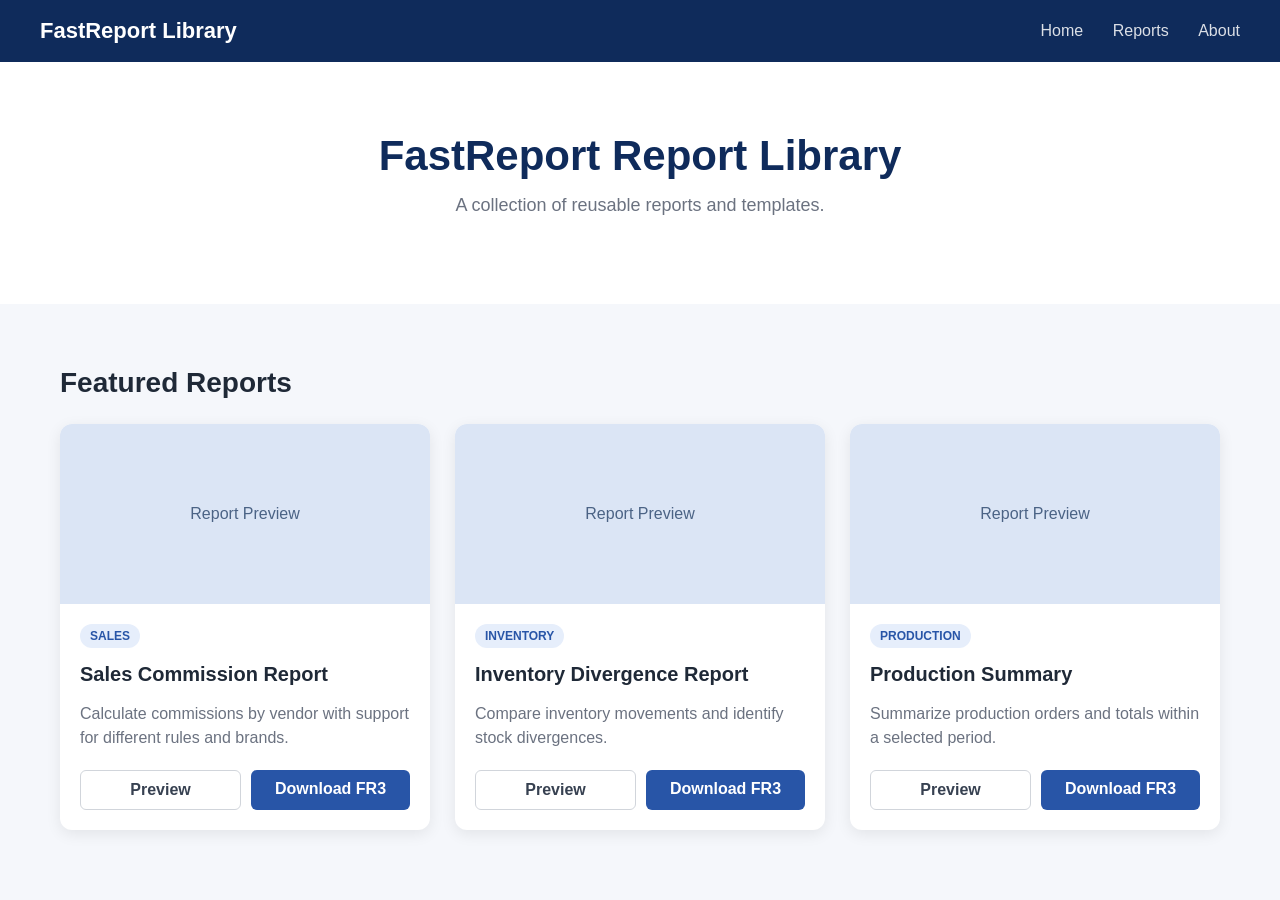
==== index.html @ b3e5e3d9 "Build initial report library layout" ====
<!DOCTYPE html>
<html lang="en">
<head>
    <meta charset="UTF-8">

    <meta name="viewport"
          content="width=device-width, initial-scale=1.0">

    <title>FastReport Library</title>

    <link rel="stylesheet" href="style.css">
</head>

<body>

    <header>

        <div class="logo">
            FastReport Library
        </div>

        <nav>
            <a href="#">Home</a>
            <a href="#">Reports</a>
            <a href="#">About</a>
        </nav>

    </header>


    <section class="hero">

        <h1>
            FastReport Report Library
        </h1>

        <p>
            A collection of reusable reports and templates.
        </p>

    </section>


    <main class="container">

        <h2 class="section-title">
            Featured Reports
        </h2>


        <div class="report-grid">


            <div class="report-card">

                <div class="report-preview">
                    Report Preview
                </div>

                <div class="report-content">

                    <span class="category">
                        SALES
                    </span>

                    <h3>
                        Sales Commission Report
                    </h3>

                    <p>
                        Calculate commissions by vendor with
                        support for different rules and brands.
                    </p>

                    <div class="buttons">

                        <a href="#" class="button button-preview">
                            Preview
                        </a>

                        <a href="#" class="button button-download">
                            Download FR3
                        </a>

                    </div>

                </div>

            </div>


            <div class="report-card">

                <div class="report-preview">
                    Report Preview
                </div>

                <div class="report-content">

                    <span class="category">
                        INVENTORY
                    </span>

                    <h3>
                        Inventory Divergence Report
                    </h3>

                    <p>
                        Compare inventory movements and identify
                        stock divergences.
                    </p>

                    <div class="buttons">

                        <a href="#" class="button button-preview">
                            Preview
                        </a>

                        <a href="#" class="button button-download">
                            Download FR3
                        </a>

                    </div>

                </div>

            </div>


            <div class="report-card">

                <div class="report-preview">
                    Report Preview
                </div>

                <div class="report-content">

                    <span class="category">
                        PRODUCTION
                    </span>

                    <h3>
                        Production Summary
                    </h3>

                    <p>
                        Summarize production orders and totals
                        within a selected period.
                    </p>

                    <div class="buttons">

                        <a href="#" class="button button-preview">
                            Preview
                        </a>

                        <a href="#" class="button button-download">
                            Download FR3
                        </a>

                    </div>

                </div>

            </div>


        </div>

    </main>

</body>
</html>
---- style.css ----
* {
    box-sizing: border-box;
}

body {
    margin: 0;
    font-family: Arial, Helvetica, sans-serif;
    background: #f5f7fb;
    color: #1f2937;
}

header {
    background: #0f2b5b;
    color: white;
    padding: 18px 40px;

    display: flex;
    justify-content: space-between;
    align-items: center;
}

.logo {
    font-size: 22px;
    font-weight: bold;
}

nav a {
    color: white;
    text-decoration: none;
    margin-left: 25px;
    opacity: 0.85;
}

nav a:hover {
    opacity: 1;
}

.hero {
    background: white;
    padding: 70px 20px;
    text-align: center;
}

.hero h1 {
    margin: 0;
    font-size: 42px;
    color: #0f2b5b;
}

.hero p {
    margin-top: 15px;
    font-size: 18px;
    color: #6b7280;
}

.container {
    max-width: 1200px;
    margin: auto;
    padding: 40px 20px;
}

.section-title {
    font-size: 28px;
    margin-bottom: 25px;
}

.report-grid {
    display: grid;

    grid-template-columns:
        repeat(auto-fit, minmax(280px, 1fr));

    gap: 25px;
}

.report-card {
    background: white;
    border-radius: 12px;
    overflow: hidden;

    box-shadow:
        0 4px 15px rgba(0, 0, 0, 0.08);

    transition:
        transform 0.2s,
        box-shadow 0.2s;
}

.report-card:hover {
    transform: translateY(-5px);

    box-shadow:
        0 10px 25px rgba(0, 0, 0, 0.12);
}

.report-preview {
    height: 180px;
    background: #dbe5f5;

    display: flex;
    align-items: center;
    justify-content: center;

    color: #4b6385;
}

.report-content {
    padding: 20px;
}

.category {
    display: inline-block;

    font-size: 12px;
    font-weight: bold;

    background: #e6eefb;
    color: #2855a7;

    padding: 5px 10px;
    border-radius: 20px;
}

.report-card h3 {
    margin: 15px 0 10px;
    font-size: 20px;
}

.report-card p {
    color: #6b7280;
    line-height: 1.5;
}

.buttons {
    display: flex;
    gap: 10px;
    margin-top: 20px;
}

.button {
    flex: 1;

    text-align: center;
    text-decoration: none;

    padding: 10px;

    border-radius: 6px;

    font-weight: bold;
}

.button-preview {
    border: 1px solid #d1d5db;
    color: #374151;
}

.button-download {
    background: #2855a7;
    color: white;
}
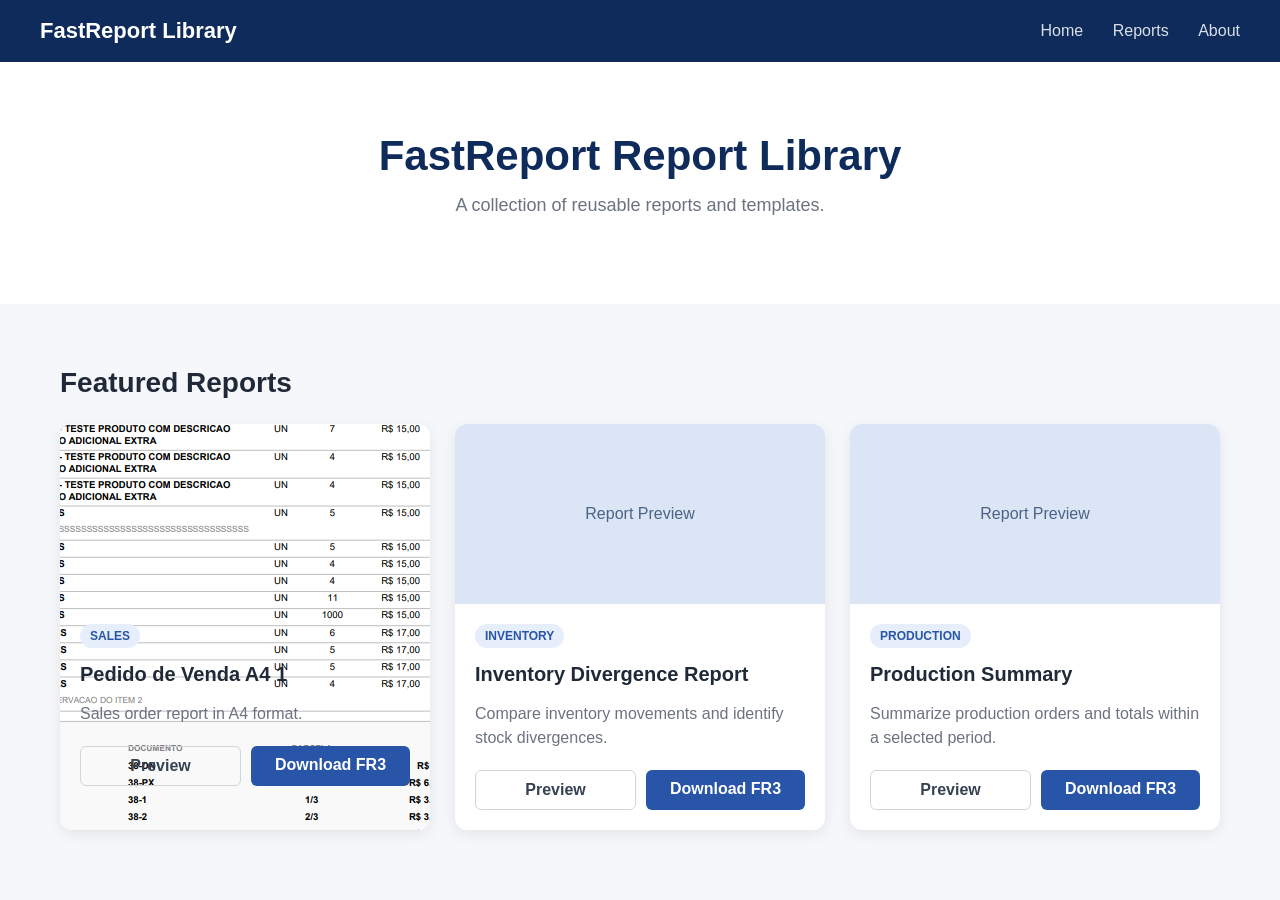
==== commit 45a2197f: "Update index.html" ====
--- a/index.html
+++ b/index.html
@@ -53,40 +53,50 @@
 
             <div class="report-card">
 
-                <div class="report-preview">
-                    Report Preview
-                </div>
+    <div class="report-preview">
+        <img
+            src="reports/pedido-de-venda-a4-1/Pedido%20de%20Venda%20A4%201.png"
+            alt="Pedido de Venda A4 1 Preview"
+        >
+    </div>
 
-                <div class="report-content">
+    <div class="report-content">
 
-                    <span class="category">
-                        SALES
-                    </span>
+        <span class="category">
+            SALES
+        </span>
 
-                    <h3>
-                        Sales Commission Report
-                    </h3>
+        <h3>
+            Pedido de Venda A4 1
+        </h3>
 
-                    <p>
-                        Calculate commissions by vendor with
-                        support for different rules and brands.
-                    </p>
+        <p>
+            Sales order report in A4 format.
+        </p>
 
-                    <div class="buttons">
+        <div class="buttons">
 
-                        <a href="#" class="button button-preview">
-                            Preview
-                        </a>
+            <a
+                href="reports/pedido-de-venda-a4-1/Pedido%20de%20Venda%20A4%201.pdf"
+                target="_blank"
+                class="button button-preview"
+            >
+                Preview
+            </a>
 
-                        <a href="#" class="button button-download">
-                            Download FR3
-                        </a>
+            <a
+                href="reports/pedido-de-venda-a4-1/Pedido%20de%20Venda%20A4%201.fr3"
+                download
+                class="button button-download"
+            >
+                Download FR3
+            </a>
 
-                    </div>
+        </div>
 
-                </div>
+    </div>
 
-            </div>
+</div>
 
 
             <div class="report-card">
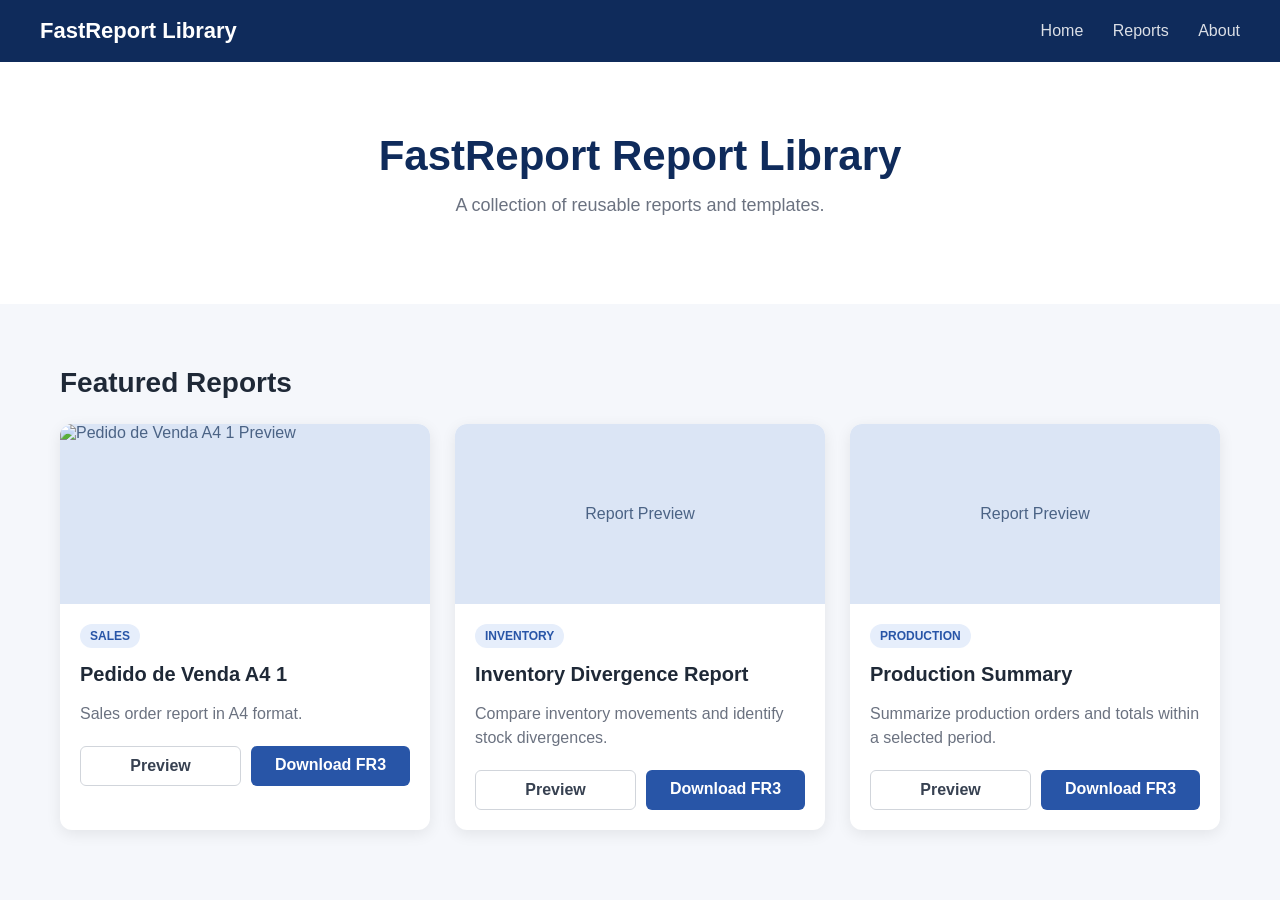
==== commit 5c2c5d5a: "Load reports dynamically" ====
--- a/index.html
+++ b/index.html
@@ -1,17 +1,29 @@
 <!DOCTYPE html>
 <html lang="en">
+
 <head>
+
     <meta charset="UTF-8">
 
-    <meta name="viewport"
-          content="width=device-width, initial-scale=1.0">
+    <meta
+        name="viewport"
+        content="width=device-width, initial-scale=1.0"
+    >
 
     <title>FastReport Library</title>
 
-    <link rel="stylesheet" href="style.css">
+    <link
+        rel="stylesheet"
+        href="style.css"
+    >
+
 </head>
 
+
 <body>
+
+
+    <!-- HEADER -->
 
     <header>
 
@@ -19,14 +31,27 @@
             FastReport Library
         </div>
 
+
         <nav>
-            <a href="#">Home</a>
-            <a href="#">Reports</a>
-            <a href="#">About</a>
+
+            <a href="#">
+                Home
+            </a>
+
+            <a href="#">
+                Reports
+            </a>
+
+            <a href="#">
+                About
+            </a>
+
         </nav>
 
     </header>
 
+
+    <!-- HERO SECTION -->
 
     <section class="hero">
 
@@ -41,6 +66,8 @@
     </section>
 
 
+    <!-- REPORTS -->
+
     <main class="container">
 
         <h2 class="section-title">
@@ -48,136 +75,28 @@
         </h2>
 
 
-        <div class="report-grid">
+        <!--
+            Report cards are generated automatically
+            by script.js using the data from reports.js
+        -->
 
-
-            <div class="report-card">
-
-    <div class="report-preview">
-        <img
-            src="reports/pedido-de-venda-a4-1/Pedido%20de%20Venda%20A4%201.png"
-            alt="Pedido de Venda A4 1 Preview"
+        <div
+            class="report-grid"
+            id="report-grid"
         >
-    </div>
-
-    <div class="report-content">
-
-        <span class="category">
-            SALES
-        </span>
-
-        <h3>
-            Pedido de Venda A4 1
-        </h3>
-
-        <p>
-            Sales order report in A4 format.
-        </p>
-
-        <div class="buttons">
-
-            <a
-                href="reports/pedido-de-venda-a4-1/Pedido%20de%20Venda%20A4%201.pdf"
-                target="_blank"
-                class="button button-preview"
-            >
-                Preview
-            </a>
-
-            <a
-                href="reports/pedido-de-venda-a4-1/Pedido%20de%20Venda%20A4%201.fr3"
-                download
-                class="button button-download"
-            >
-                Download FR3
-            </a>
-
         </div>
 
-    </div>
-
-</div>
-
-
-            <div class="report-card">
-
-                <div class="report-preview">
-                    Report Preview
-                </div>
-
-                <div class="report-content">
-
-                    <span class="category">
-                        INVENTORY
-                    </span>
-
-                    <h3>
-                        Inventory Divergence Report
-                    </h3>
-
-                    <p>
-                        Compare inventory movements and identify
-                        stock divergences.
-                    </p>
-
-                    <div class="buttons">
-
-                        <a href="#" class="button button-preview">
-                            Preview
-                        </a>
-
-                        <a href="#" class="button button-download">
-                            Download FR3
-                        </a>
-
-                    </div>
-
-                </div>
-
-            </div>
-
-
-            <div class="report-card">
-
-                <div class="report-preview">
-                    Report Preview
-                </div>
-
-                <div class="report-content">
-
-                    <span class="category">
-                        PRODUCTION
-                    </span>
-
-                    <h3>
-                        Production Summary
-                    </h3>
-
-                    <p>
-                        Summarize production orders and totals
-                        within a selected period.
-                    </p>
-
-                    <div class="buttons">
-
-                        <a href="#" class="button button-preview">
-                            Preview
-                        </a>
-
-                        <a href="#" class="button button-download">
-                            Download FR3
-                        </a>
-
-                    </div>
-
-                </div>
-
-            </div>
-
-
-        </div>
 
     </main>
 
+
+    <!-- JAVASCRIPT -->
+
+    <script src="reports.js"></script>
+
+    <script src="script.js"></script>
+
+
 </body>
+
 </html>
--- a/style.css
+++ b/style.css
@@ -104,6 +104,12 @@
     color: #4b6385;
 }
 
+.report-preview img {
+    width: 100%;
+    height: 100%;
+    object-fit: cover;
+}
+
 .report-content {
     padding: 20px;
 }
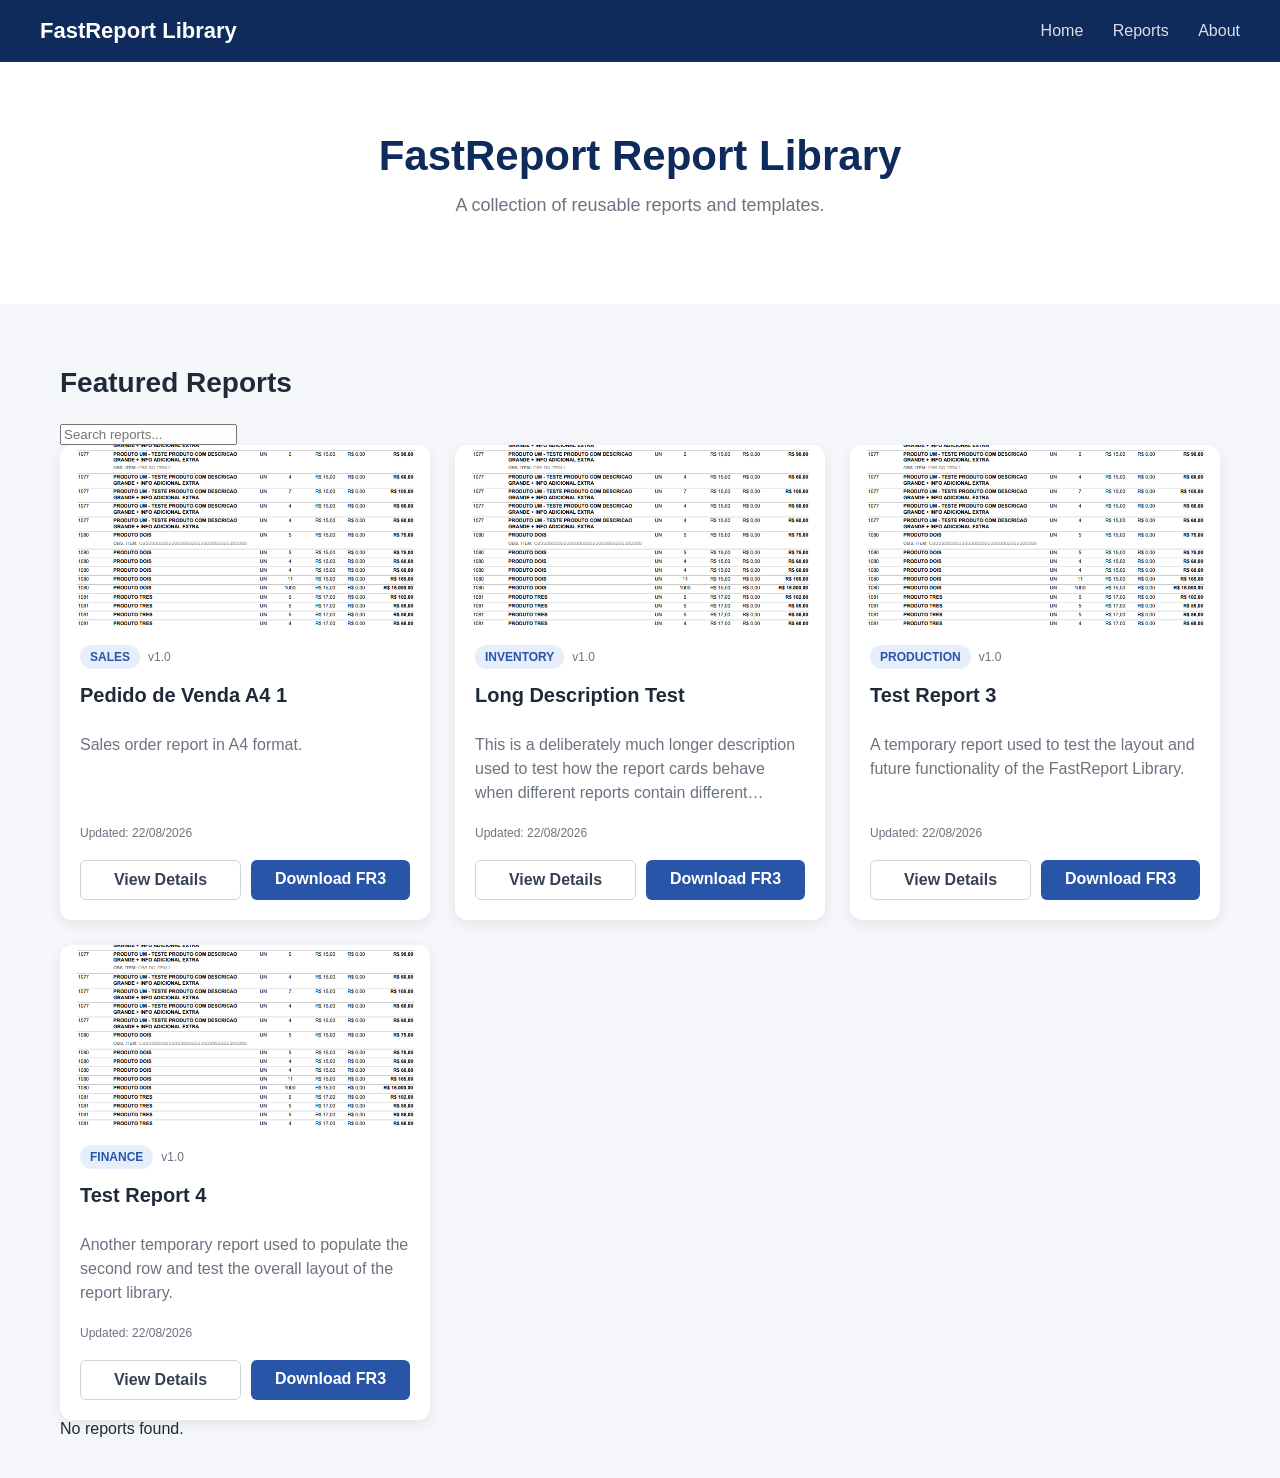
==== commit 2e024c1d: "Update index.html" ====
--- a/index.html
+++ b/index.html
@@ -38,7 +38,7 @@
                 Home
             </a>
 
-            <a href="#">
+            <a href="#reports">
                 Reports
             </a>
 
@@ -68,22 +68,54 @@
 
     <!-- REPORTS -->
 
-    <main class="container">
+    <main
+        class="container"
+        id="reports"
+    >
 
         <h2 class="section-title">
             Featured Reports
         </h2>
 
 
-        <!--
-            Report cards are generated automatically
-            by script.js using the data from reports.js
-        -->
+        <!-- SEARCH -->
+
+        <div class="search-container">
+
+            <input
+                type="text"
+                id="search-input"
+                placeholder="Search reports..."
+            >
+
+        </div>
+
+
+        <!-- CATEGORY FILTERS -->
+
+        <div
+            class="category-filters"
+            id="category-filters"
+        >
+        </div>
+
+
+        <!-- REPORT CARDS -->
 
         <div
             class="report-grid"
             id="report-grid"
         >
+        </div>
+
+
+        <!-- NO RESULTS MESSAGE -->
+
+        <div
+            class="no-results"
+            id="no-results"
+        >
+            No reports found.
         </div>
 
 
--- a/style.css
+++ b/style.css
@@ -165,3 +165,182 @@
     background: #2855a7;
     color: white;
 }
+
+.report-content {
+    display: flex;
+    flex-direction: column;
+    height: 100%;
+}
+
+.report-meta {
+    display: flex;
+    align-items: center;
+    gap: 8px;
+}
+
+.version {
+    font-size: 12px;
+    color: #6b7280;
+}
+
+.report-description {
+    display: -webkit-box;
+    -webkit-line-clamp: 3;
+    -webkit-box-orient: vertical;
+
+    overflow: hidden;
+
+    height: 72px;
+}
+
+.report-updated {
+    font-size: 12px;
+    color: #6b7280;
+
+    margin-top: 5px;
+}
+
+.buttons {
+    margin-top: 20px;
+}
+
+/* LOGO LINK */
+
+.logo a {
+    color: white;
+    text-decoration: none;
+}
+
+
+/* REPORT DETAILS PAGE */
+
+.report-page {
+    padding-top: 35px;
+}
+
+
+.back-link {
+    display: inline-block;
+
+    margin-bottom: 30px;
+
+    color: #2855a7;
+
+    text-decoration: none;
+
+    font-weight: bold;
+}
+
+
+.report-header {
+    display: grid;
+
+    grid-template-columns:
+        minmax(0, 1fr)
+        minmax(300px, 1fr);
+
+    gap: 50px;
+
+    align-items: center;
+
+    margin-bottom: 60px;
+}
+
+
+.report-header h1 {
+    font-size: 42px;
+
+    margin:
+        20px 0
+        15px;
+}
+
+
+.report-full-description {
+    font-size: 18px;
+
+    line-height: 1.6;
+
+    color: #6b7280;
+}
+
+
+.report-header .buttons {
+    margin-top: 25px;
+}
+
+
+.report-large-preview {
+    background: white;
+
+    border-radius: 12px;
+
+    overflow: hidden;
+
+    box-shadow:
+        0 4px 15px rgba(0, 0, 0, 0.08);
+}
+
+
+.report-large-preview img {
+    display: block;
+
+    width: 100%;
+
+    height: auto;
+}
+
+
+/* DETAILS GRID */
+
+.report-details-grid {
+    display: grid;
+
+    grid-template-columns:
+        repeat(auto-fit, minmax(250px, 1fr));
+
+    gap: 25px;
+
+    margin-bottom: 60px;
+}
+
+
+.report-details-section {
+    background: white;
+
+    padding: 25px;
+
+    border-radius: 12px;
+
+    box-shadow:
+        0 4px 15px rgba(0, 0, 0, 0.06);
+}
+
+
+.report-details-section h2 {
+    margin-top: 0;
+
+    font-size: 20px;
+
+    color: #0f2b5b;
+}
+
+
+.report-details-section ul {
+    padding-left: 20px;
+
+    margin-bottom: 0;
+
+    color: #6b7280;
+
+    line-height: 1.8;
+}
+
+
+/* DETAILS BUTTON */
+
+.button-details {
+    border: 1px solid #d1d5db;
+
+    color: #374151;
+}
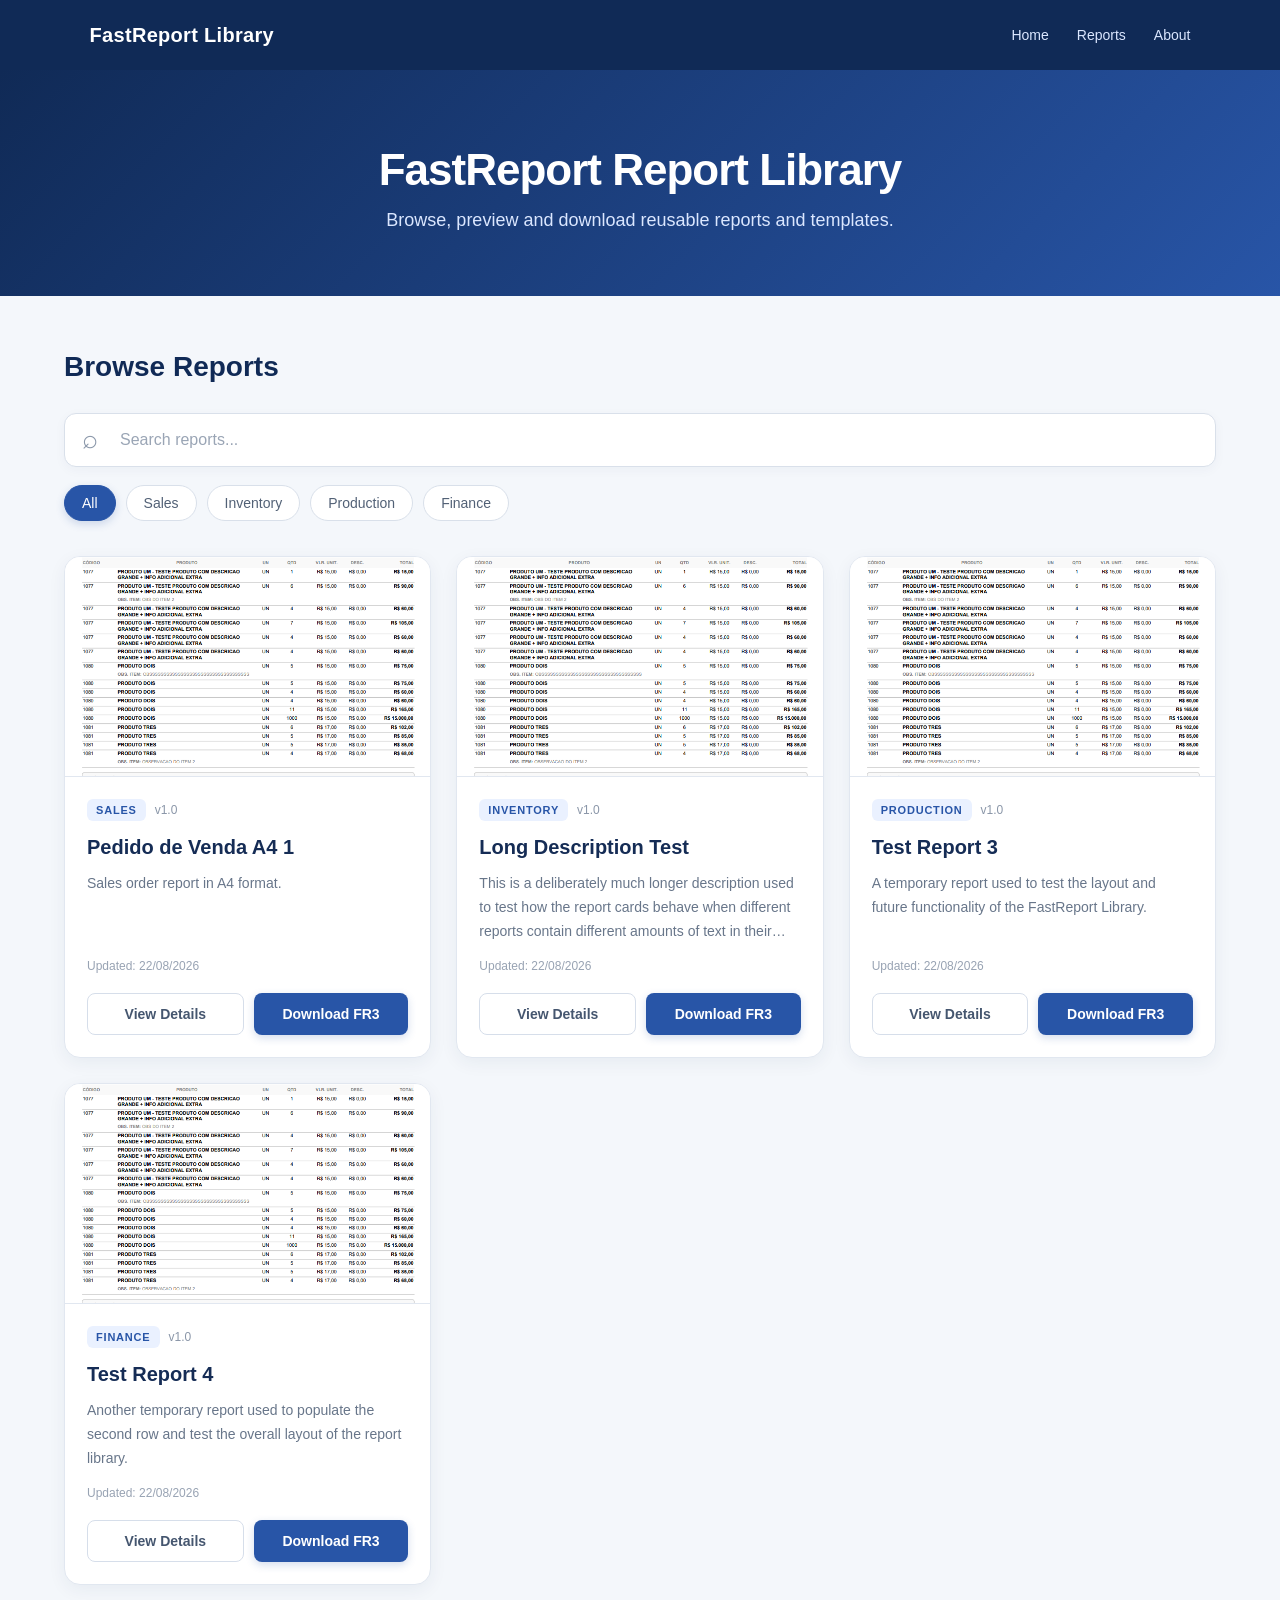
==== commit de32a588: "Complete interface change index.html" ====
--- a/index.html
+++ b/index.html
@@ -28,13 +28,17 @@
     <header>
 
         <div class="logo">
-            FastReport Library
+
+            <a href="index.html">
+                FastReport Library
+            </a>
+
         </div>
 
 
         <nav>
 
-            <a href="#">
+            <a href="index.html">
                 Home
             </a>
 
@@ -51,7 +55,7 @@
     </header>
 
 
-    <!-- HERO SECTION -->
+    <!-- HERO -->
 
     <section class="hero">
 
@@ -60,7 +64,7 @@
         </h1>
 
         <p>
-            A collection of reusable reports and templates.
+            Browse, preview and download reusable reports and templates.
         </p>
 
     </section>
@@ -74,7 +78,7 @@
     >
 
         <h2 class="section-title">
-            Featured Reports
+            Browse Reports
         </h2>
 
 
@@ -109,7 +113,7 @@
         </div>
 
 
-        <!-- NO RESULTS MESSAGE -->
+        <!-- NO RESULTS -->
 
         <div
             class="no-results"
--- a/style.css
+++ b/style.css
@@ -1,218 +1,578 @@
+/* =========================
+   GLOBAL
+========================= */
+
 * {
     box-sizing: border-box;
 }
 
+
+html {
+    scroll-behavior: smooth;
+}
+
+
 body {
     margin: 0;
-    font-family: Arial, Helvetica, sans-serif;
-    background: #f5f7fb;
+
+    font-family:
+        Arial,
+        Helvetica,
+        sans-serif;
+
+    background: #f4f7fb;
+
     color: #1f2937;
 }
 
+
+a {
+    text-decoration: none;
+}
+
+
+/* =========================
+   HEADER
+========================= */
+
 header {
-    background: #0f2b5b;
+    height: 70px;
+
+    display: flex;
+
+    align-items: center;
+
+    justify-content: space-between;
+
+    padding: 0 7%;
+
+    background: #102a56;
+
+    box-shadow:
+        0 2px 10px rgba(0, 0, 0, 0.12);
+}
+
+
+.logo {
     color: white;
-    padding: 18px 40px;
-
+
+    font-size: 20px;
+
+    font-weight: bold;
+
+    letter-spacing: 0.3px;
+}
+
+
+.logo a {
+    color: white;
+}
+
+
+nav {
     display: flex;
-    justify-content: space-between;
-    align-items: center;
-}
-
-.logo {
-    font-size: 22px;
-    font-weight: bold;
-}
+
+    gap: 28px;
+}
+
 
 nav a {
+    color: #dbe7ff;
+
+    font-size: 14px;
+
+    transition: color 0.2s ease;
+}
+
+
+nav a:hover {
     color: white;
-    text-decoration: none;
-    margin-left: 25px;
-    opacity: 0.85;
-}
-
-nav a:hover {
-    opacity: 1;
-}
+}
+
+
+/* =========================
+   HERO
+========================= */
 
 .hero {
+    padding: 75px 20px 65px;
+
+    text-align: center;
+
+    background:
+        linear-gradient(
+            135deg,
+            #102a56,
+            #2855a7
+        );
+
+    color: white;
+}
+
+
+.hero h1 {
+    margin: 0 0 15px;
+
+    font-size: 44px;
+
+    letter-spacing: -1px;
+}
+
+
+.hero p {
+    margin: 0;
+
+    color: #dbe7ff;
+
+    font-size: 18px;
+}
+
+
+/* =========================
+   MAIN CONTAINER
+========================= */
+
+.container {
+    width: min(1180px, 90%);
+
+    margin: 0 auto;
+
+    padding: 55px 0 80px;
+}
+
+
+.section-title {
+    margin: 0 0 30px;
+
+    color: #102a56;
+
+    font-size: 28px;
+}
+
+
+/* =========================
+   SEARCH
+========================= */
+
+.search-container {
+    position: relative;
+
+    margin-bottom: 18px;
+}
+
+
+.search-container::before {
+    content: "⌕";
+
+    position: absolute;
+
+    left: 18px;
+
+    top: 50%;
+
+    transform: translateY(-52%);
+
+    font-size: 27px;
+
+    color: #8b98aa;
+
+    pointer-events: none;
+}
+
+
+#search-input {
+    width: 100%;
+
+    padding:
+        17px
+        20px
+        17px
+        55px;
+
+    border: 1px solid #d9e0ea;
+
+    border-radius: 12px;
+
     background: white;
-    padding: 70px 20px;
-    text-align: center;
-}
-
-.hero h1 {
-    margin: 0;
-    font-size: 42px;
-    color: #0f2b5b;
-}
-
-.hero p {
-    margin-top: 15px;
-    font-size: 18px;
-    color: #6b7280;
-}
-
-.container {
-    max-width: 1200px;
-    margin: auto;
-    padding: 40px 20px;
-}
-
-.section-title {
-    font-size: 28px;
-    margin-bottom: 25px;
-}
+
+    color: #1f2937;
+
+    font-size: 16px;
+
+    outline: none;
+
+    box-shadow:
+        0 3px 12px rgba(15, 43, 91, 0.04);
+
+    transition:
+        border-color 0.2s ease,
+        box-shadow 0.2s ease;
+}
+
+
+#search-input::placeholder {
+    color: #9aa5b5;
+}
+
+
+#search-input:focus {
+    border-color: #2855a7;
+
+    box-shadow:
+        0 0 0 4px rgba(40, 85, 167, 0.1);
+}
+
+
+/* =========================
+   CATEGORY FILTERS
+========================= */
+
+.category-filters {
+    display: flex;
+
+    flex-wrap: wrap;
+
+    gap: 10px;
+
+    margin-bottom: 35px;
+}
+
+
+.category-button {
+    padding: 9px 17px;
+
+    border: 1px solid #d9e0ea;
+
+    border-radius: 999px;
+
+    background: white;
+
+    color: #526176;
+
+    cursor: pointer;
+
+    font-size: 14px;
+
+    transition:
+        all 0.2s ease;
+}
+
+
+.category-button:hover {
+    transform: translateY(-1px);
+
+    border-color: #2855a7;
+
+    color: #2855a7;
+}
+
+
+.category-button.active {
+    background: #2855a7;
+
+    border-color: #2855a7;
+
+    color: white;
+
+    box-shadow:
+        0 3px 8px rgba(40, 85, 167, 0.2);
+}
+
+
+/* =========================
+   REPORT GRID
+========================= */
 
 .report-grid {
     display: grid;
 
     grid-template-columns:
-        repeat(auto-fit, minmax(280px, 1fr));
+        repeat(
+            auto-fit,
+            minmax(280px, 1fr)
+        );
 
     gap: 25px;
 }
 
+
+/* =========================
+   REPORT CARD
+========================= */
+
 .report-card {
+    display: flex;
+
+    flex-direction: column;
+
+    overflow: hidden;
+
     background: white;
-    border-radius: 12px;
-    overflow: hidden;
-
-    box-shadow:
-        0 4px 15px rgba(0, 0, 0, 0.08);
+
+    border: 1px solid #e1e7f0;
+
+    border-radius: 16px;
+
+    box-shadow:
+        0 5px 18px rgba(15, 43, 91, 0.06);
 
     transition:
-        transform 0.2s,
-        box-shadow 0.2s;
-}
+        transform 0.2s ease,
+        box-shadow 0.2s ease,
+        border-color 0.2s ease;
+}
+
 
 .report-card:hover {
     transform: translateY(-5px);
 
-    box-shadow:
-        0 10px 25px rgba(0, 0, 0, 0.12);
-}
+    border-color: #c5d3ea;
+
+    box-shadow:
+        0 14px 30px rgba(15, 43, 91, 0.12);
+}
+
+
+/* =========================
+   REPORT PREVIEW
+========================= */
 
 .report-preview {
-    height: 180px;
-    background: #dbe5f5;
+    height: 220px;
 
     display: flex;
+
     align-items: center;
+
     justify-content: center;
 
-    color: #4b6385;
-}
+    overflow: hidden;
+
+    background: #e9eff8;
+
+    border-bottom:
+        1px solid #e1e7f0;
+}
+
 
 .report-preview img {
     width: 100%;
+
     height: 100%;
+
     object-fit: cover;
-}
+
+    transition:
+        transform 0.35s ease;
+}
+
+
+.report-card:hover
+.report-preview img {
+    transform: scale(1.025);
+}
+
+
+/* =========================
+   REPORT CONTENT
+========================= */
 
 .report-content {
-    padding: 20px;
-}
+    display: flex;
+
+    flex-direction: column;
+
+    flex: 1;
+
+    padding: 22px;
+}
+
+
+.report-meta {
+    display: flex;
+
+    align-items: center;
+
+    gap: 9px;
+
+    margin-bottom: 13px;
+}
+
 
 .category {
-    display: inline-block;
+    display: inline-flex;
+
+    align-items: center;
+
+    padding: 5px 9px;
+
+    border-radius: 6px;
+
+    background: #eaf1ff;
+
+    color: #2855a7;
+
+    font-size: 11px;
+
+    font-weight: bold;
+
+    letter-spacing: 0.8px;
+}
+
+
+.version {
+    color: #8a96a8;
 
     font-size: 12px;
-    font-weight: bold;
-
-    background: #e6eefb;
-    color: #2855a7;
-
-    padding: 5px 10px;
-    border-radius: 20px;
-}
-
-.report-card h3 {
-    margin: 15px 0 10px;
+}
+
+
+.report-content h3 {
+    margin: 0 0 12px;
+
+    color: #152c55;
+
     font-size: 20px;
-}
-
-.report-card p {
-    color: #6b7280;
-    line-height: 1.5;
-}
+
+    line-height: 1.3;
+}
+
+
+.report-description {
+    display: -webkit-box;
+
+    -webkit-line-clamp: 3;
+
+    -webkit-box-orient: vertical;
+
+    overflow: hidden;
+
+    height: 72px;
+
+    margin:
+        0
+        0
+        15px;
+
+    color: #68768a;
+
+    font-size: 14px;
+
+    line-height: 1.7;
+}
+
+
+.report-updated {
+    margin-bottom: 20px;
+
+    color: #98a3b3;
+
+    font-size: 12px;
+}
+
+
+/* =========================
+   BUTTONS
+========================= */
 
 .buttons {
     display: flex;
+
     gap: 10px;
-    margin-top: 20px;
-}
+
+    margin-top: auto;
+}
+
 
 .button {
+    display: inline-flex;
+
+    align-items: center;
+
+    justify-content: center;
+
+    min-height: 42px;
+
+    padding: 10px 16px;
+
+    border-radius: 8px;
+
+    font-size: 14px;
+
+    font-weight: bold;
+
+    cursor: pointer;
+
+    transition:
+        transform 0.15s ease,
+        box-shadow 0.2s ease,
+        background 0.2s ease;
+}
+
+
+.button:hover {
+    transform: translateY(-1px);
+}
+
+
+.button-details {
     flex: 1;
 
+    border: 1px solid #d6deea;
+
+    background: white;
+
+    color: #45566f;
+}
+
+
+.button-details:hover {
+    background: #f5f8fc;
+
+    border-color: #bac9df;
+}
+
+
+.button-download {
+    flex: 1;
+
+    background: #2855a7;
+
+    color: white;
+
+    box-shadow:
+        0 3px 8px rgba(40, 85, 167, 0.2);
+}
+
+
+.button-download:hover {
+    background: #1f478e;
+
+    box-shadow:
+        0 5px 12px rgba(40, 85, 167, 0.28);
+}
+
+
+/* =========================
+   NO RESULTS
+========================= */
+
+.no-results {
+    display: none;
+
+    padding: 60px 20px;
+
     text-align: center;
-    text-decoration: none;
-
-    padding: 10px;
-
-    border-radius: 6px;
-
-    font-weight: bold;
-}
-
-.button-preview {
-    border: 1px solid #d1d5db;
-    color: #374151;
-}
-
-.button-download {
-    background: #2855a7;
-    color: white;
-}
-
-.report-content {
-    display: flex;
-    flex-direction: column;
-    height: 100%;
-}
-
-.report-meta {
-    display: flex;
-    align-items: center;
-    gap: 8px;
-}
-
-.version {
-    font-size: 12px;
-    color: #6b7280;
-}
-
-.report-description {
-    display: -webkit-box;
-    -webkit-line-clamp: 3;
-    -webkit-box-orient: vertical;
-
-    overflow: hidden;
-
-    height: 72px;
-}
-
-.report-updated {
-    font-size: 12px;
-    color: #6b7280;
-
-    margin-top: 5px;
-}
-
-.buttons {
-    margin-top: 20px;
-}
-
-/* LOGO LINK */
-
-.logo a {
-    color: white;
-    text-decoration: none;
-}
-
-
-/* REPORT DETAILS PAGE */
+
+    color: #7a8799;
+
+    font-size: 17px;
+}
+
+
+/* =========================
+   REPORT DETAILS PAGE
+========================= */
 
 .report-page {
     padding-top: 35px;
@@ -226,8 +586,6 @@
 
     color: #2855a7;
 
-    text-decoration: none;
-
     font-weight: bold;
 }
 
@@ -237,48 +595,55 @@
 
     grid-template-columns:
         minmax(0, 1fr)
-        minmax(300px, 1fr);
-
-    gap: 50px;
+        minmax(320px, 1fr);
+
+    gap: 55px;
 
     align-items: center;
 
-    margin-bottom: 60px;
+    margin-bottom: 70px;
 }
 
 
 .report-header h1 {
+    margin:
+        18px
+        0
+        15px;
+
+    color: #102a56;
+
     font-size: 42px;
 
-    margin:
-        20px 0
-        15px;
+    line-height: 1.15;
 }
 
 
 .report-full-description {
+    color: #68768a;
+
     font-size: 18px;
 
-    line-height: 1.6;
-
-    color: #6b7280;
+    line-height: 1.7;
 }
 
 
 .report-header .buttons {
-    margin-top: 25px;
+    margin-top: 28px;
 }
 
 
 .report-large-preview {
+    overflow: hidden;
+
+    border: 1px solid #e1e7f0;
+
+    border-radius: 16px;
+
     background: white;
 
-    border-radius: 12px;
-
-    overflow: hidden;
-
-    box-shadow:
-        0 4px 15px rgba(0, 0, 0, 0.08);
+    box-shadow:
+        0 10px 30px rgba(15, 43, 91, 0.1);
 }
 
 
@@ -291,56 +656,129 @@
 }
 
 
-/* DETAILS GRID */
+/* =========================
+   DETAIL SECTIONS
+========================= */
 
 .report-details-grid {
     display: grid;
 
     grid-template-columns:
-        repeat(auto-fit, minmax(250px, 1fr));
+        repeat(
+            auto-fit,
+            minmax(250px, 1fr)
+        );
 
     gap: 25px;
 
-    margin-bottom: 60px;
+    margin-bottom: 70px;
 }
 
 
 .report-details-section {
+    padding: 27px;
+
     background: white;
 
-    padding: 25px;
-
-    border-radius: 12px;
-
-    box-shadow:
-        0 4px 15px rgba(0, 0, 0, 0.06);
+    border: 1px solid #e1e7f0;
+
+    border-radius: 14px;
+
+    box-shadow:
+        0 5px 18px rgba(15, 43, 91, 0.05);
 }
 
 
 .report-details-section h2 {
     margin-top: 0;
 
+    color: #102a56;
+
     font-size: 20px;
-
-    color: #0f2b5b;
 }
 
 
 .report-details-section ul {
+    margin-bottom: 0;
+
     padding-left: 20px;
 
-    margin-bottom: 0;
-
-    color: #6b7280;
-
-    line-height: 1.8;
-}
-
-
-/* DETAILS BUTTON */
-
-.button-details {
-    border: 1px solid #d1d5db;
-
-    color: #374151;
-}
+    color: #68768a;
+
+    line-height: 1.9;
+}
+
+
+/* =========================
+   RESPONSIVE
+========================= */
+
+@media (max-width: 800px) {
+
+    header {
+        padding: 0 5%;
+    }
+
+
+    nav {
+        gap: 16px;
+    }
+
+
+    .hero {
+        padding:
+            60px
+            20px
+            50px;
+    }
+
+
+    .hero h1 {
+        font-size: 34px;
+    }
+
+
+    .report-header {
+        grid-template-columns: 1fr;
+
+        gap: 35px;
+    }
+
+
+    .report-header h1 {
+        font-size: 34px;
+    }
+
+}
+
+
+@media (max-width: 500px) {
+
+    header {
+        height: auto;
+
+        flex-direction: column;
+
+        gap: 15px;
+
+        padding:
+            18px
+            5%;
+    }
+
+
+    .container {
+        width: 92%;
+    }
+
+
+    .hero h1 {
+        font-size: 30px;
+    }
+
+
+    .buttons {
+        flex-direction: column;
+    }
+
+}
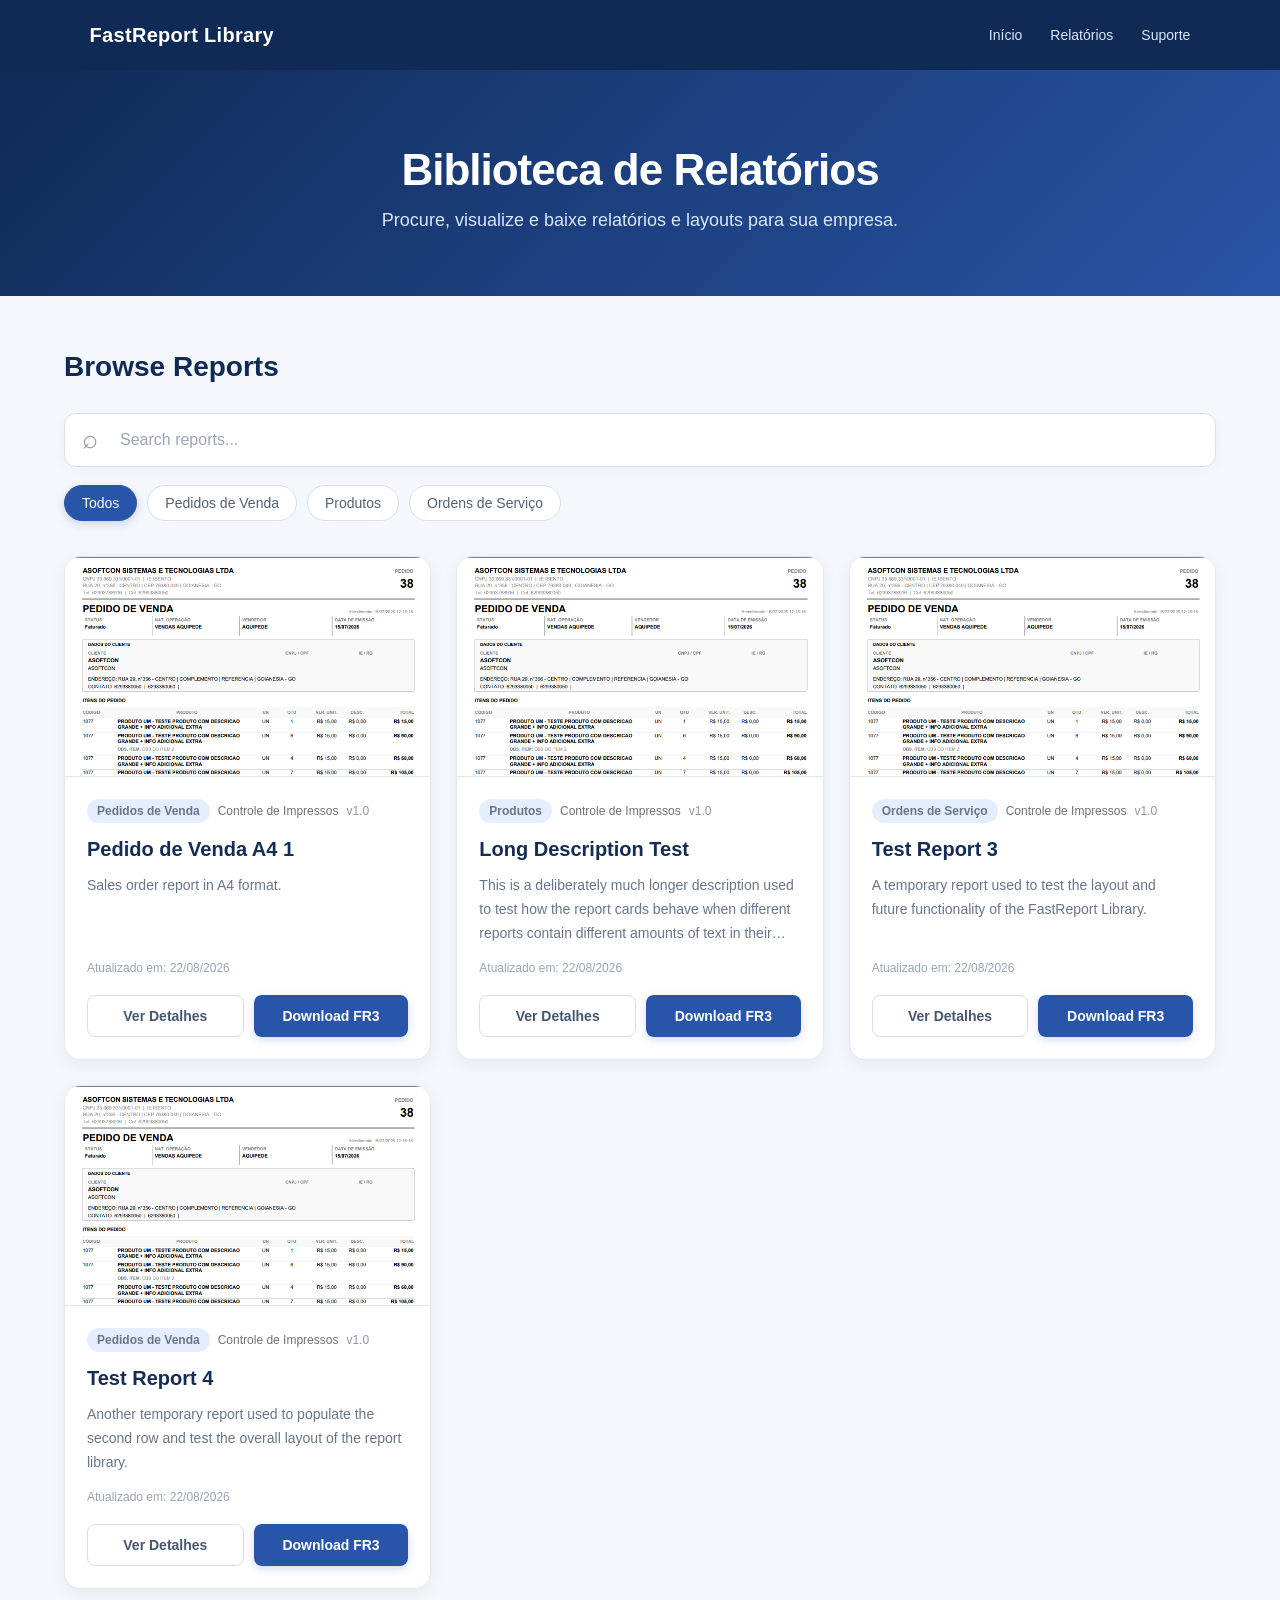
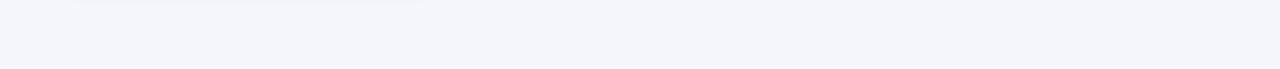
==== commit 70e91f8c: "Update index.html" ====
--- a/index.html
+++ b/index.html
@@ -10,7 +10,7 @@
         content="width=device-width, initial-scale=1.0"
     >
 
-    <title>FastReport Library</title>
+    <title>ASOFTCON</title>
 
     <link
         rel="stylesheet"
@@ -39,15 +39,15 @@
         <nav>
 
             <a href="index.html">
-                Home
+                Início
             </a>
 
             <a href="#reports">
-                Reports
+                Relatórios
             </a>
 
             <a href="#">
-                About
+                Suporte
             </a>
 
         </nav>
@@ -60,11 +60,11 @@
     <section class="hero">
 
         <h1>
-            FastReport Report Library
+            Biblioteca de Relatórios
         </h1>
 
         <p>
-            Browse, preview and download reusable reports and templates.
+            Procure, visualize e baixe relatórios e layouts para sua empresa.
         </p>
 
     </section>
--- a/style.css
+++ b/style.css
@@ -362,6 +362,8 @@
 
     object-fit: cover;
 
+    object-position: top;
+
     transition:
         transform 0.35s ease;
 }
@@ -633,6 +635,10 @@
 }
 
 
+/* =========================
+   REPORT CAROUSEL
+========================= */
+
 .report-large-preview {
     overflow: hidden;
 
@@ -647,12 +653,124 @@
 }
 
 
-.report-large-preview img {
+.report-carousel {
+    width: 100%;
+}
+
+
+.carousel-image-container {
+    position: relative;
+
+    display: flex;
+
+    align-items: center;
+
+    justify-content: center;
+
+    background: #e9eff8;
+}
+
+
+.carousel-image-container img {
     display: block;
 
     width: 100%;
 
     height: auto;
+}
+
+
+/* CAROUSEL ARROWS */
+
+.carousel-button {
+    position: absolute;
+
+    top: 50%;
+
+    transform: translateY(-50%);
+
+    width: 42px;
+
+    height: 42px;
+
+    border: none;
+
+    border-radius: 50%;
+
+    background: rgba(16, 42, 86, 0.8);
+
+    color: white;
+
+    font-size: 22px;
+
+    cursor: pointer;
+
+    transition:
+        background 0.2s ease,
+        transform 0.2s ease;
+}
+
+
+.carousel-button:hover {
+    background: #2855a7;
+
+    transform:
+        translateY(-50%)
+        scale(1.08);
+}
+
+
+.carousel-prev {
+    left: 15px;
+}
+
+
+.carousel-next {
+    right: 15px;
+}
+
+
+/* CAROUSEL INDICATORS */
+
+.carousel-indicators {
+    display: flex;
+
+    justify-content: center;
+
+    gap: 8px;
+
+    padding: 14px;
+}
+
+
+.carousel-indicator {
+    width: 8px;
+
+    height: 8px;
+
+    padding: 0;
+
+    border: none;
+
+    border-radius: 50%;
+
+    background: #c5cfdd;
+
+    cursor: pointer;
+
+    transition:
+        transform 0.2s ease,
+        background 0.2s ease;
+}
+
+
+.carousel-indicator:hover {
+    transform: scale(1.25);
+}
+
+
+.carousel-indicator.active {
+    background: #2855a7;
 }
 
 
@@ -781,4 +899,169 @@
         flex-direction: column;
     }
 
-}
+
+    .carousel-button {
+        width: 36px;
+
+        height: 36px;
+
+        font-size: 18px;
+    }
+
+}
+
+.screen {
+    color: #68768a;
+
+    font-size: 12px;
+}
+
+/* =====================================================
+   REPORT META INFORMATION
+   ===================================================== */
+
+.report-meta {
+    display: flex;
+    align-items: center;
+    gap: 8px;
+    flex-wrap: wrap;
+}
+
+
+/* Main information: ERP screen */
+
+.screen {
+    font-size: 12px;
+    font-weight: 700;
+
+    padding: 5px 10px;
+
+    border-radius: 999px;
+
+    background: rgba(79, 140, 255, 0.15);
+}
+
+
+/* Secondary technical information */
+
+.type {
+    font-size: 12px;
+
+    opacity: 0.65;
+}
+
+
+/* =====================================================
+   STABLE REPORT PREVIEW
+   ===================================================== */
+
+.report-large-preview {
+    width: 100%;
+    min-width: 0;
+}
+
+
+.report-carousel {
+    width: 100%;
+}
+
+
+.carousel-image-container {
+    width: 100%;
+    height: 500px;
+
+    display: flex;
+    align-items: center;
+    justify-content: center;
+
+    position: relative;
+
+    overflow: hidden;
+
+    border-radius: 12px;
+}
+
+
+/* The important part:
+   every image fits inside the same area */
+
+#carousel-image {
+    width: 100%;
+    height: 100%;
+
+    object-fit: contain;
+
+    cursor: zoom-in;
+
+    display: block;
+}
+
+
+/* =====================================================
+   IMAGE MODAL
+   ===================================================== */
+
+.image-modal {
+    position: fixed;
+
+    inset: 0;
+
+    z-index: 9999;
+
+    display: flex;
+    align-items: center;
+    justify-content: center;
+
+    padding: 40px;
+
+    background: rgba(0, 0, 0, 0.88);
+
+    cursor: zoom-out;
+}
+
+
+.image-modal img {
+    max-width: 100%;
+    max-height: 100%;
+
+    object-fit: contain;
+
+    cursor: default;
+}
+
+
+.image-modal-close {
+    position: fixed;
+
+    top: 20px;
+    right: 25px;
+
+    width: 45px;
+    height: 45px;
+
+    border: none;
+    border-radius: 50%;
+
+    font-size: 30px;
+    line-height: 1;
+
+    cursor: pointer;
+}
+
+
+/* =====================================================
+   MOBILE
+   ===================================================== */
+
+@media (max-width: 768px) {
+
+    .carousel-image-container {
+        height: 350px;
+    }
+
+
+    .image-modal {
+        padding: 20px;
+    }
+
+}
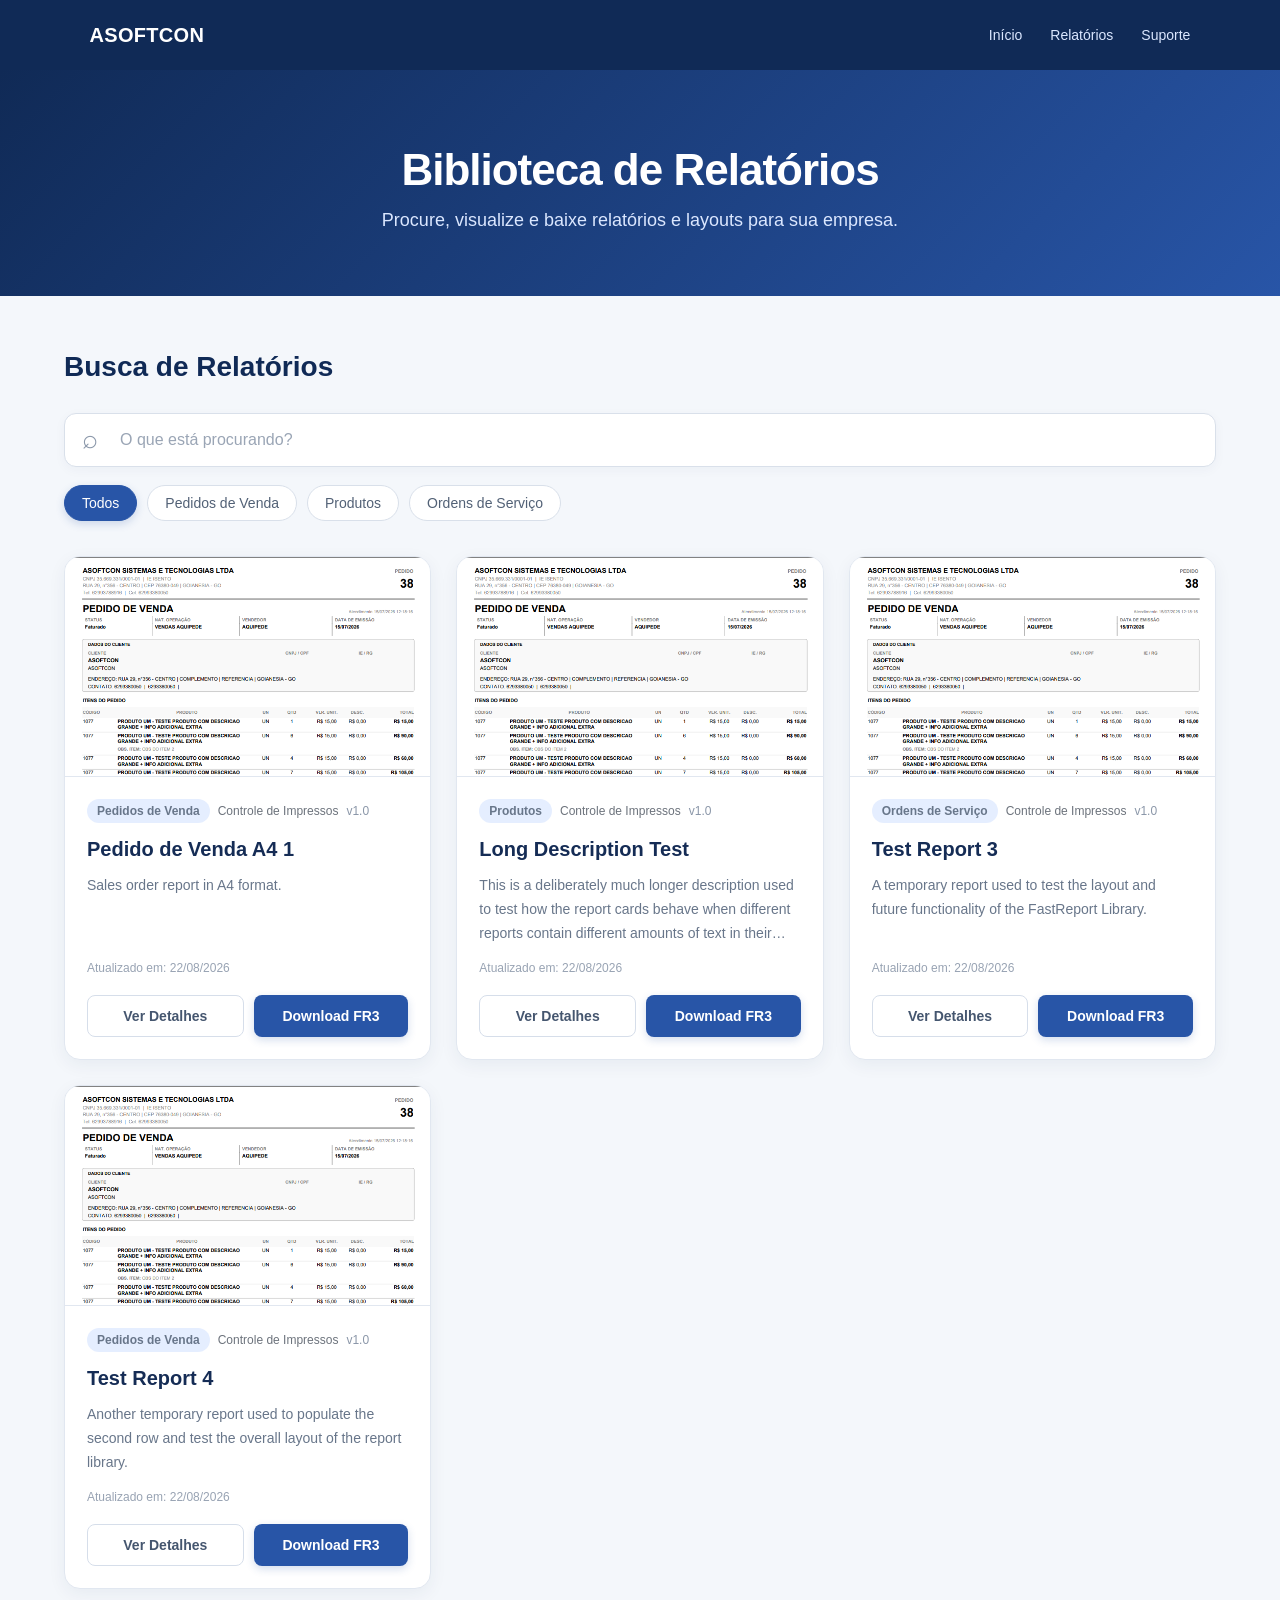
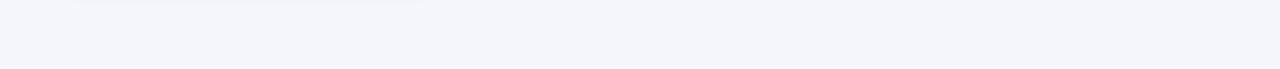
==== commit 206542c8: "Update index.html" ====
--- a/index.html
+++ b/index.html
@@ -10,7 +10,7 @@
         content="width=device-width, initial-scale=1.0"
     >
 
-    <title>ASOFTCON</title>
+    <title>Asoftcon Relatórios</title>
 
     <link
         rel="stylesheet"
@@ -30,7 +30,7 @@
         <div class="logo">
 
             <a href="index.html">
-                FastReport Library
+                ASOFTCON
             </a>
 
         </div>
@@ -78,7 +78,7 @@
     >
 
         <h2 class="section-title">
-            Browse Reports
+            Busca de Relatórios
         </h2>
 
 
@@ -89,7 +89,7 @@
             <input
                 type="text"
                 id="search-input"
-                placeholder="Search reports..."
+                placeholder="O que está procurando?"
             >
 
         </div>
@@ -119,7 +119,7 @@
             class="no-results"
             id="no-results"
         >
-            No reports found.
+            Nenhum relatório encontrado.
         </div>
 
 
